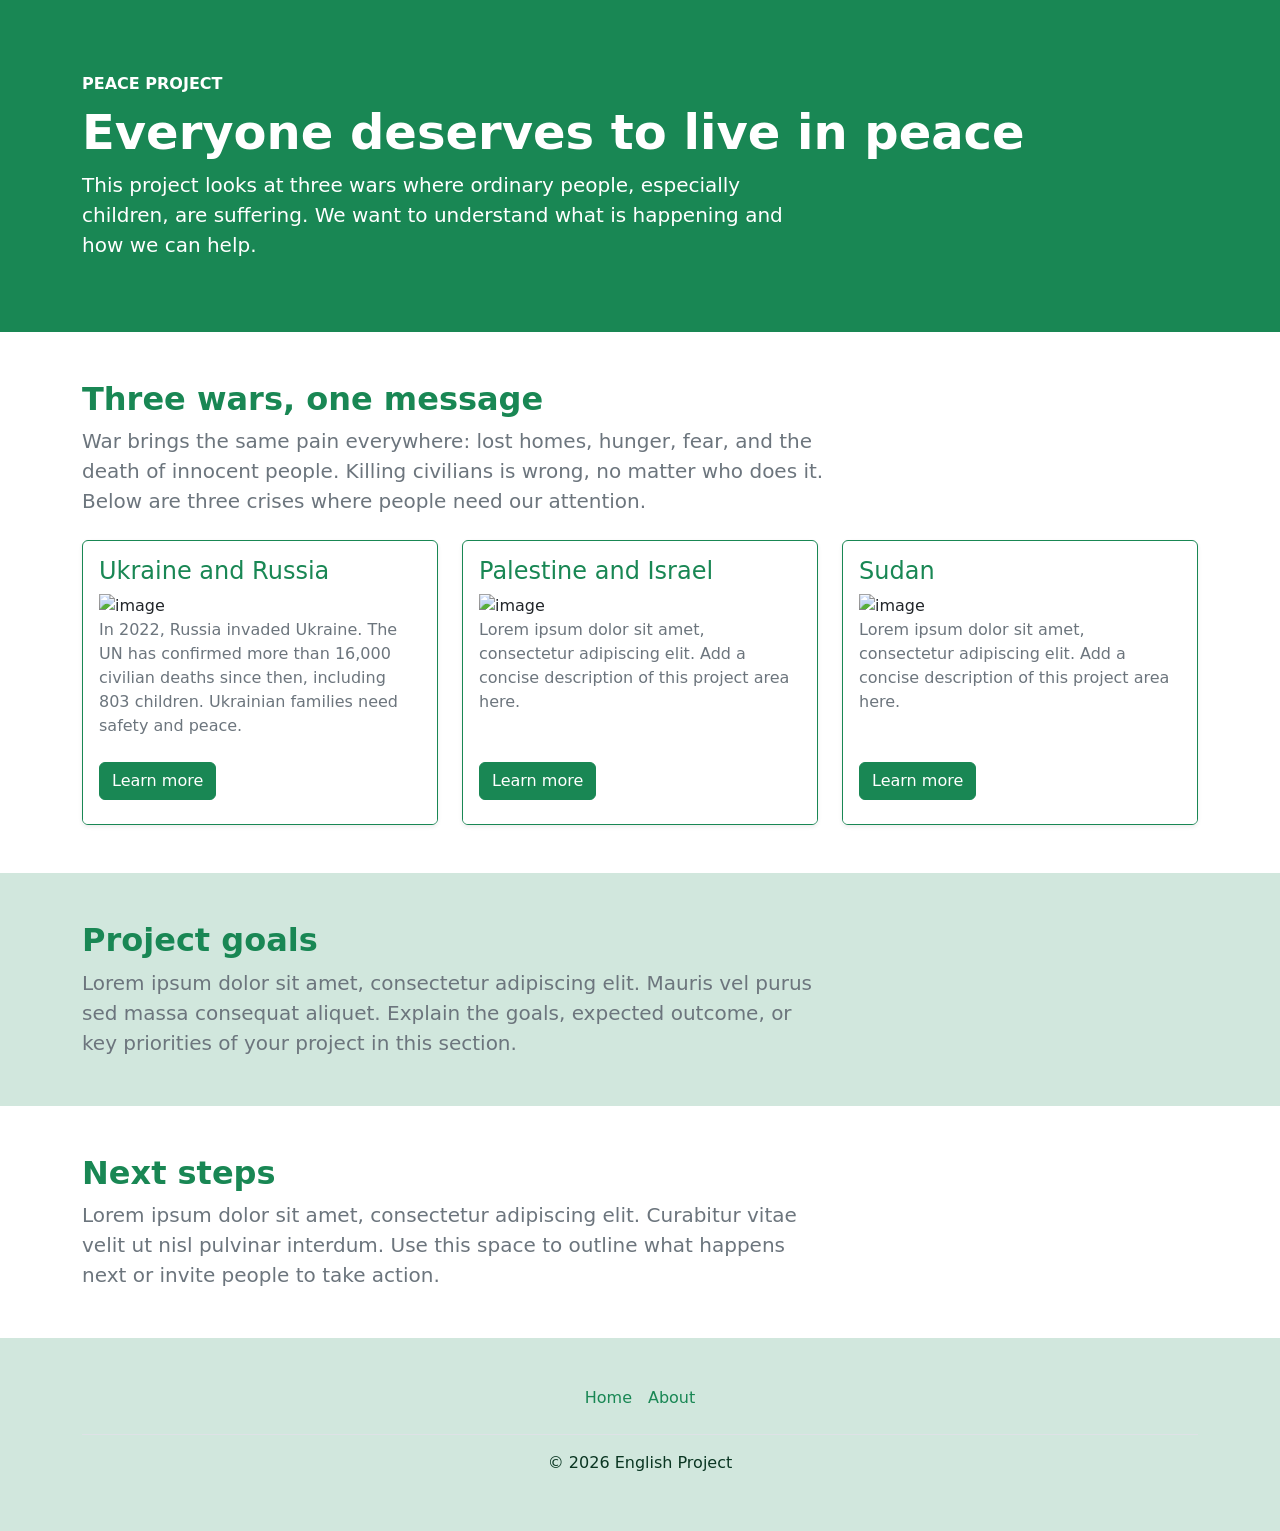
==== index.html @ be1f58de "Add files via upload" ====
<!doctype html>
<html lang="en">
<head>
  <meta charset="utf-8">
  <meta name="viewport" content="width=device-width, initial-scale=1">
  <title>Project Presentation</title>
  <link href="https://cdn.jsdelivr.net/npm/bootstrap@5.3.3/dist/css/bootstrap.min.css" rel="stylesheet" integrity="sha384-QWTKZyjpPEjISv5WaRU9OFeRpok6YctnYmDr5pNlyT2bRjXh0JMhjY6hW+ALEwIH" crossorigin="anonymous">
  <link rel="stylesheet" href="styling.css">
  <link rel="icon" type="image/png" href="peace.svg">
</head>
<body class="bg-success-subtle text-success-emphasis">

  
  <!-- <nav class="navbar navbar-expand-lg border border-dark"aria-label="Offcanvas navbar">
  <div class="container-fluid">

    <div class="offcanvas offcanvas-end" tabindex="-1" id="offcanvasNavbar"
         aria-labelledby="offcanvasNavbarLabel">

      <div class="offcanvas-body">
        <ul class="navbar-nav justify-content-end flex-grow-1 pe-3">
          <li class="nav-item"><a class="nav-link active" aria-current="page" href="#">Home</a></li>
          <li class="nav-item"><a class="nav-link" href="#">Link</a></li>


      </div>
    </div>
  </div>
</nav> -->


    <section class="bg-success text-white py-5">
      <div class="container py-4">
        <p class="text-uppercase fw-semibold mb-2">Peace Project</p>
        <h1 class="display-5 fw-bold">Everyone deserves to live in peace</h1>
        <p class="lead mb-0 col-lg-8">This project looks at three wars where ordinary people, especially children, are suffering. We want to understand what is happening and how we can help.
        </div>
    </section>
    <section class="py-5 bg-white">
      <div class="container">
        <h2 class="fw-bold text-success">Three wars, one message</h2>
        <p class="fs-5 text-secondary col-lg-8 mb-4">War brings the same pain everywhere: lost homes, hunger, fear, and the death of innocent people. Killing civilians is wrong, no matter who does it. Below are three crises where people need our attention.</p>
        <div class="row row-cols-1 row-cols-md-3 g-4">
          <div class="col"><article class="card h-100 border-success shadow-sm"><div class="card-body"><h3 class="card-title h4 text-success">Ukraine and Russia</h3><img class="card-image" src="images/ukraine_vs_russia.jfif" alt="image" width="50"><p class="card-text text-secondary">In 2022, Russia invaded Ukraine. The UN has confirmed more than 16,000 civilian deaths since then, including 803 children. Ukrainian families need safety and peace.</p></div><div class="card-footer bg-white border-0 pb-4"><a href="ukraine_vs_russia.html" class="btn btn-success">Learn more</a></div></article></div>
          <div class="col"><article class="card h-100 border-success shadow-sm"><div class="card-body"><h3 class="card-title h4 text-success">Palestine and Israel</h3><img class="card-image" src="images/palastine_vs_assholes.jfif" alt="image" width="50"><p class="card-text text-secondary">Lorem ipsum dolor sit amet, consectetur adipiscing elit. Add a concise description of this project area here.</p></div><div class="card-footer bg-white border-0 pb-4"><a href="palastine_vs_isreal.html" class="btn btn-success">Learn more</a></div></article></div>
          <div class="col"><article class="card h-100 border-success shadow-sm"><div class="card-body"><h3 class="card-title h4 text-success">Sudan</h3><img class="card-image" src="images/sudan_logo.png" alt="image" width="50"><p class="card-text text-secondary">Lorem ipsum dolor sit amet, consectetur adipiscing elit. Add a concise description of this project area here.</p></div><div class="card-footer bg-white border-0 pb-4"><a href="sudan.html" class="btn btn-success">Learn more</a></div></article></div>
        </div>
      </div>
    </section>
    <section class="py-5"><div class="container"><h2 class="fw-bold text-success">Project goals</h2><p class="fs-5 text-secondary col-lg-8 mb-0">Lorem ipsum dolor sit amet, consectetur adipiscing elit. Mauris vel purus sed massa consequat aliquet. Explain the goals, expected outcome, or key priorities of your project in this section.</p></div></section>
    <section class="py-5 bg-white"><div class="container"><h2 class="fw-bold text-success">Next steps</h2><p class="fs-5 text-secondary col-lg-8 mb-0">Lorem ipsum dolor sit amet, consectetur adipiscing elit. Curabitur vitae velit ut nisl pulvinar interdum. Use this space to outline what happens next or invite people to take action.</p></div></section>
  </main>
  
  <div class="container "><footer class="py-3 my-4"><ul class="nav justify-content-center border-bottom pb-3 mb-3"><li class="nav-item"><a href="index.html" class="nav-link px-2 fg-2 text-success">Home</a></li><li class="nav-item"><a href="about.html" class="nav-link px-2 fg-2 text-success">About</a></li></ul><p class="text-center fg-2">© 2026 English Project</p></footer></div>
  
  <script src="https://cdn.jsdelivr.net/npm/bootstrap@5.3.3/dist/js/bootstrap.bundle.min.js" integrity="sha384-YvpcrYf0tY3lHB60NNkmXc5s9fDVZLESaAA55NDzOxhy9GkcIdslK1eN7N6jIeHz" crossorigin="anonymous"></script>
</body>
</html>
---- styling.css ----
:root {
  /* Change these values to resize images or recolor the hero. */
  --project-image-height: 260px;
  --hero-background: var(--bs-success);
}

.project-hero {
  min-height: 380px;
  background: var(--hero-background);
}

.project-image {
  display: block;
  width: 100%;
  height: var(--project-image-height);
  object-fit: cover;
  border-radius: var(--bs-border-radius-lg);
}

.project-card {
  position: relative;
  transition: background-color .2s ease, transform .2s ease;
}

.project-card:hover,
.project-card:focus-within {
  background-color: var(--bs-success-bg-subtle);
  transform: translateY(-2px);
}

@media (max-width: 767.98px) {
  :root { --project-image-height: 220px; }
  .project-hero { min-height: 300px; }
}
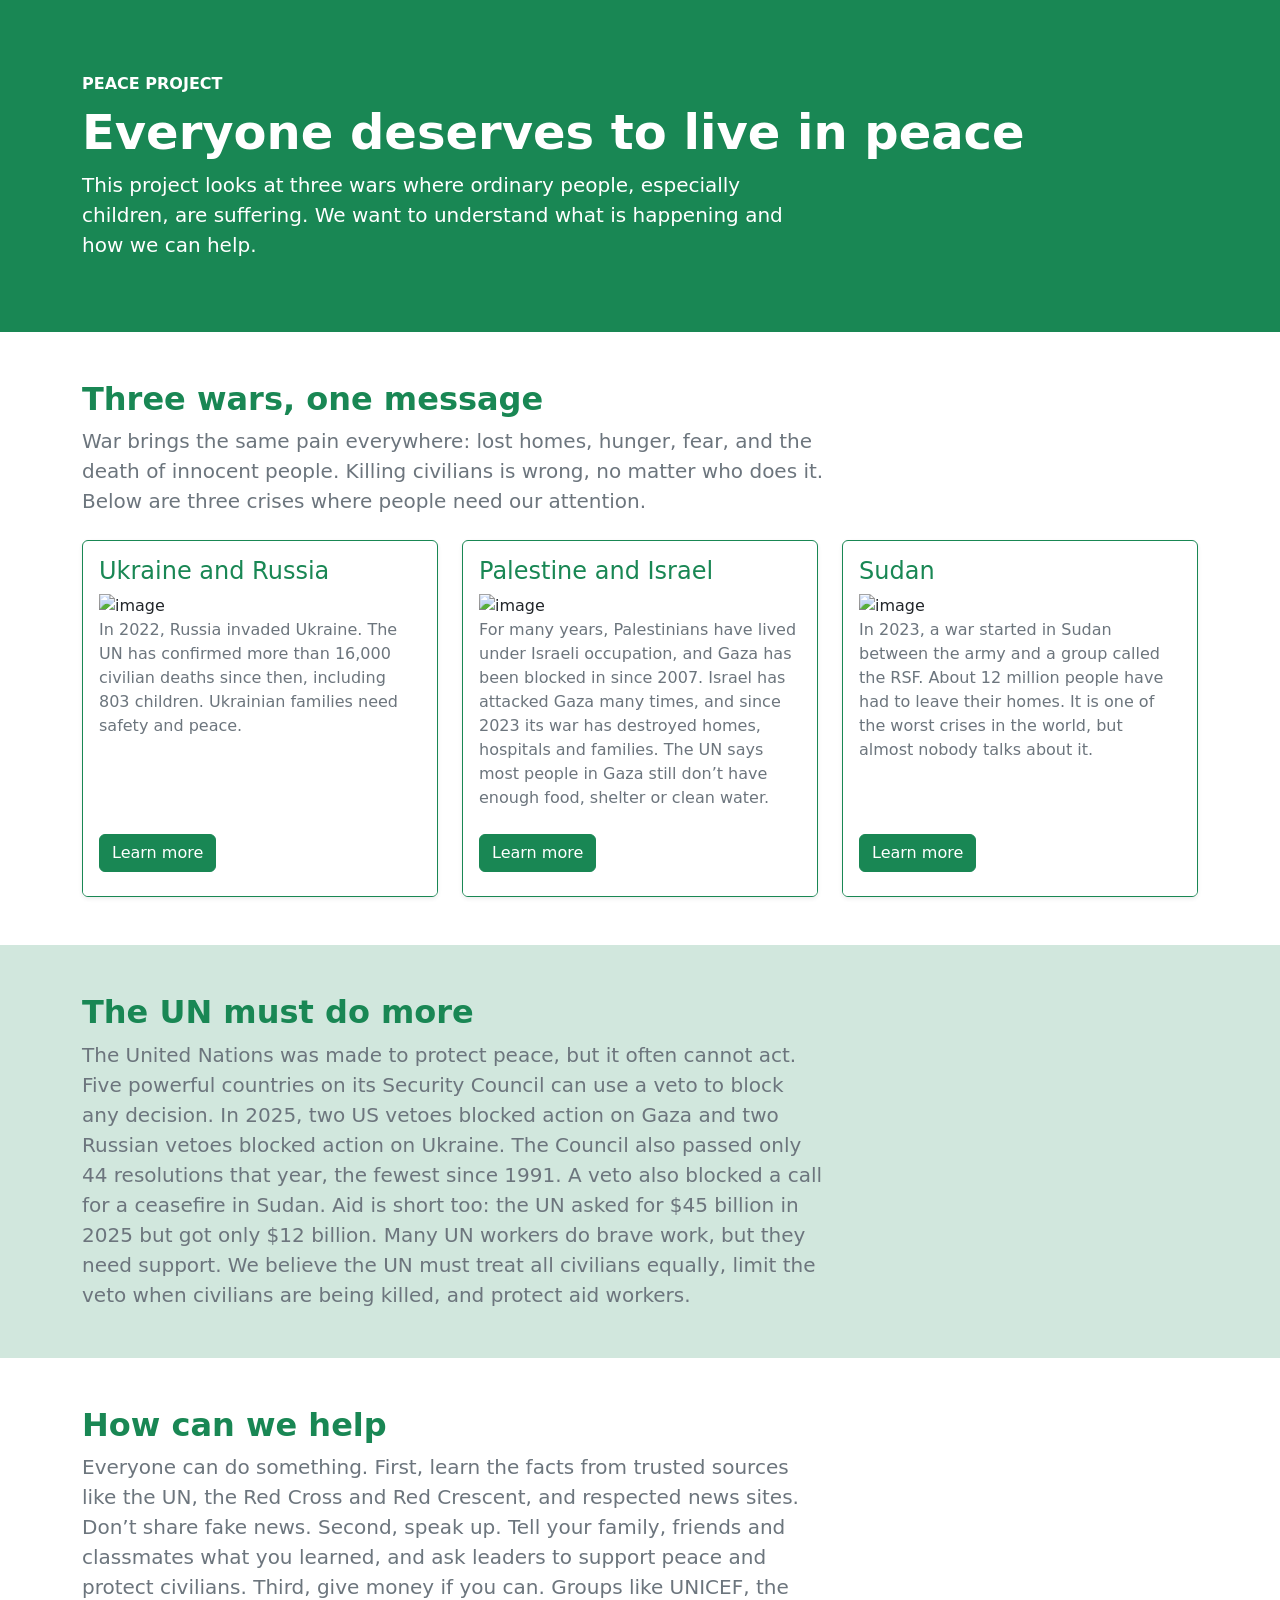
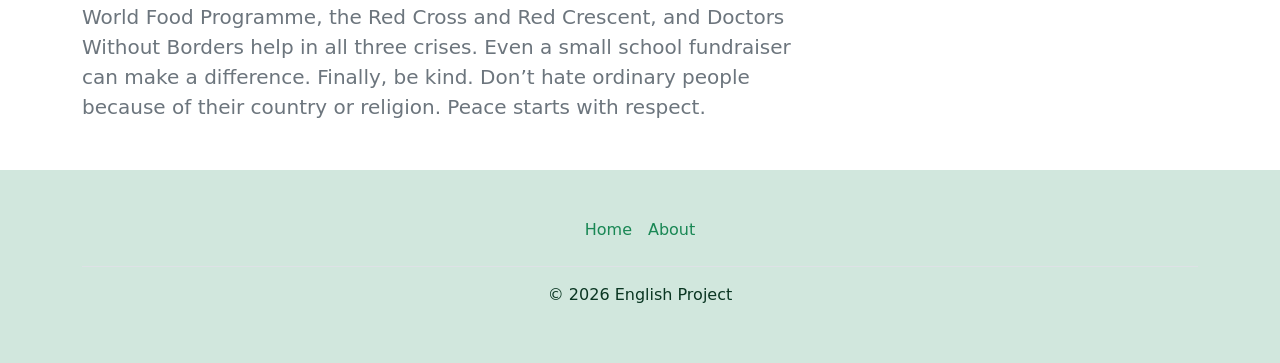
==== commit 56536057: "updated the leftover lorem ipsum Updated content for Palestine and Israel, Sudan sections, and added" ====
--- a/index.html
+++ b/index.html
@@ -42,17 +42,17 @@
         <p class="fs-5 text-secondary col-lg-8 mb-4">War brings the same pain everywhere: lost homes, hunger, fear, and the death of innocent people. Killing civilians is wrong, no matter who does it. Below are three crises where people need our attention.</p>
         <div class="row row-cols-1 row-cols-md-3 g-4">
           <div class="col"><article class="card h-100 border-success shadow-sm"><div class="card-body"><h3 class="card-title h4 text-success">Ukraine and Russia</h3><img class="card-image" src="images/ukraine_vs_russia.jfif" alt="image" width="50"><p class="card-text text-secondary">In 2022, Russia invaded Ukraine. The UN has confirmed more than 16,000 civilian deaths since then, including 803 children. Ukrainian families need safety and peace.</p></div><div class="card-footer bg-white border-0 pb-4"><a href="ukraine_vs_russia.html" class="btn btn-success">Learn more</a></div></article></div>
-          <div class="col"><article class="card h-100 border-success shadow-sm"><div class="card-body"><h3 class="card-title h4 text-success">Palestine and Israel</h3><img class="card-image" src="images/palastine_vs_assholes.jfif" alt="image" width="50"><p class="card-text text-secondary">Lorem ipsum dolor sit amet, consectetur adipiscing elit. Add a concise description of this project area here.</p></div><div class="card-footer bg-white border-0 pb-4"><a href="palastine_vs_isreal.html" class="btn btn-success">Learn more</a></div></article></div>
-          <div class="col"><article class="card h-100 border-success shadow-sm"><div class="card-body"><h3 class="card-title h4 text-success">Sudan</h3><img class="card-image" src="images/sudan_logo.png" alt="image" width="50"><p class="card-text text-secondary">Lorem ipsum dolor sit amet, consectetur adipiscing elit. Add a concise description of this project area here.</p></div><div class="card-footer bg-white border-0 pb-4"><a href="sudan.html" class="btn btn-success">Learn more</a></div></article></div>
+          <div class="col"><article class="card h-100 border-success shadow-sm"><div class="card-body"><h3 class="card-title h4 text-success">Palestine and Israel</h3><img class="card-image" src="images/palastine_vs_assholes.jfif" alt="image" width="50"><p class="card-text text-secondary">For many years, Palestinians have lived under Israeli occupation, and Gaza has been blocked in since 2007. Israel has attacked Gaza many times, and since 2023 its war has destroyed homes, hospitals and families. The UN says most people in Gaza still don’t have enough food, shelter or clean water.</p></div><div class="card-footer bg-white border-0 pb-4"><a href="palastine_vs_isreal.html" class="btn btn-success">Learn more</a></div></article></div>
+          <div class="col"><article class="card h-100 border-success shadow-sm"><div class="card-body"><h3 class="card-title h4 text-success">Sudan</h3><img class="card-image" src="images/sudan_logo.png" alt="image" width="50"><p class="card-text text-secondary">In 2023, a war started in Sudan between the army and a group called the RSF. About 12 million people have had to leave their homes. It is one of the worst crises in the world, but almost nobody talks about it.</p></div><div class="card-footer bg-white border-0 pb-4"><a href="sudan.html" class="btn btn-success">Learn more</a></div></article></div>
         </div>
       </div>
     </section>
-    <section class="py-5"><div class="container"><h2 class="fw-bold text-success">Project goals</h2><p class="fs-5 text-secondary col-lg-8 mb-0">Lorem ipsum dolor sit amet, consectetur adipiscing elit. Mauris vel purus sed massa consequat aliquet. Explain the goals, expected outcome, or key priorities of your project in this section.</p></div></section>
-    <section class="py-5 bg-white"><div class="container"><h2 class="fw-bold text-success">Next steps</h2><p class="fs-5 text-secondary col-lg-8 mb-0">Lorem ipsum dolor sit amet, consectetur adipiscing elit. Curabitur vitae velit ut nisl pulvinar interdum. Use this space to outline what happens next or invite people to take action.</p></div></section>
+    <section class="py-5"><div class="container"><h2 class="fw-bold text-success">The UN must do more</h2><p class="fs-5 text-secondary col-lg-8 mb-0">The United Nations was made to protect peace, but it often cannot act. Five powerful countries on its Security Council can use a veto to block any decision. In 2025, two US vetoes blocked action on Gaza and two Russian vetoes blocked action on Ukraine. The Council also passed only 44 resolutions that year, the fewest since 1991. A veto also blocked a call for a ceasefire in Sudan. Aid is short too: the UN asked for $45 billion in 2025 but got only $12 billion. Many UN workers do brave work, but they need support. We believe the UN must treat all civilians equally, limit the veto when civilians are being killed, and protect aid workers.</p></div></section>
+    <section class="py-5 bg-white"><div class="container"><h2 class="fw-bold text-success">How can we help</h2><p class="fs-5 text-secondary col-lg-8 mb-0">Everyone can do something. First, learn the facts from trusted sources like the UN, the Red Cross and Red Crescent, and respected news sites. Don’t share fake news. Second, speak up. Tell your family, friends and classmates what you learned, and ask leaders to support peace and protect civilians. Third, give money if you can. Groups like UNICEF, the World Food Programme, the Red Cross and Red Crescent, and Doctors Without Borders help in all three crises. Even a small school fundraiser can make a difference. Finally, be kind. Don’t hate ordinary people because of their country or religion. Peace starts with respect.</p></div></section>
   </main>
   
   <div class="container "><footer class="py-3 my-4"><ul class="nav justify-content-center border-bottom pb-3 mb-3"><li class="nav-item"><a href="index.html" class="nav-link px-2 fg-2 text-success">Home</a></li><li class="nav-item"><a href="about.html" class="nav-link px-2 fg-2 text-success">About</a></li></ul><p class="text-center fg-2">© 2026 English Project</p></footer></div>
   
   <script src="https://cdn.jsdelivr.net/npm/bootstrap@5.3.3/dist/js/bootstrap.bundle.min.js" integrity="sha384-YvpcrYf0tY3lHB60NNkmXc5s9fDVZLESaAA55NDzOxhy9GkcIdslK1eN7N6jIeHz" crossorigin="anonymous"></script>
 </body>
-</html>+</html>
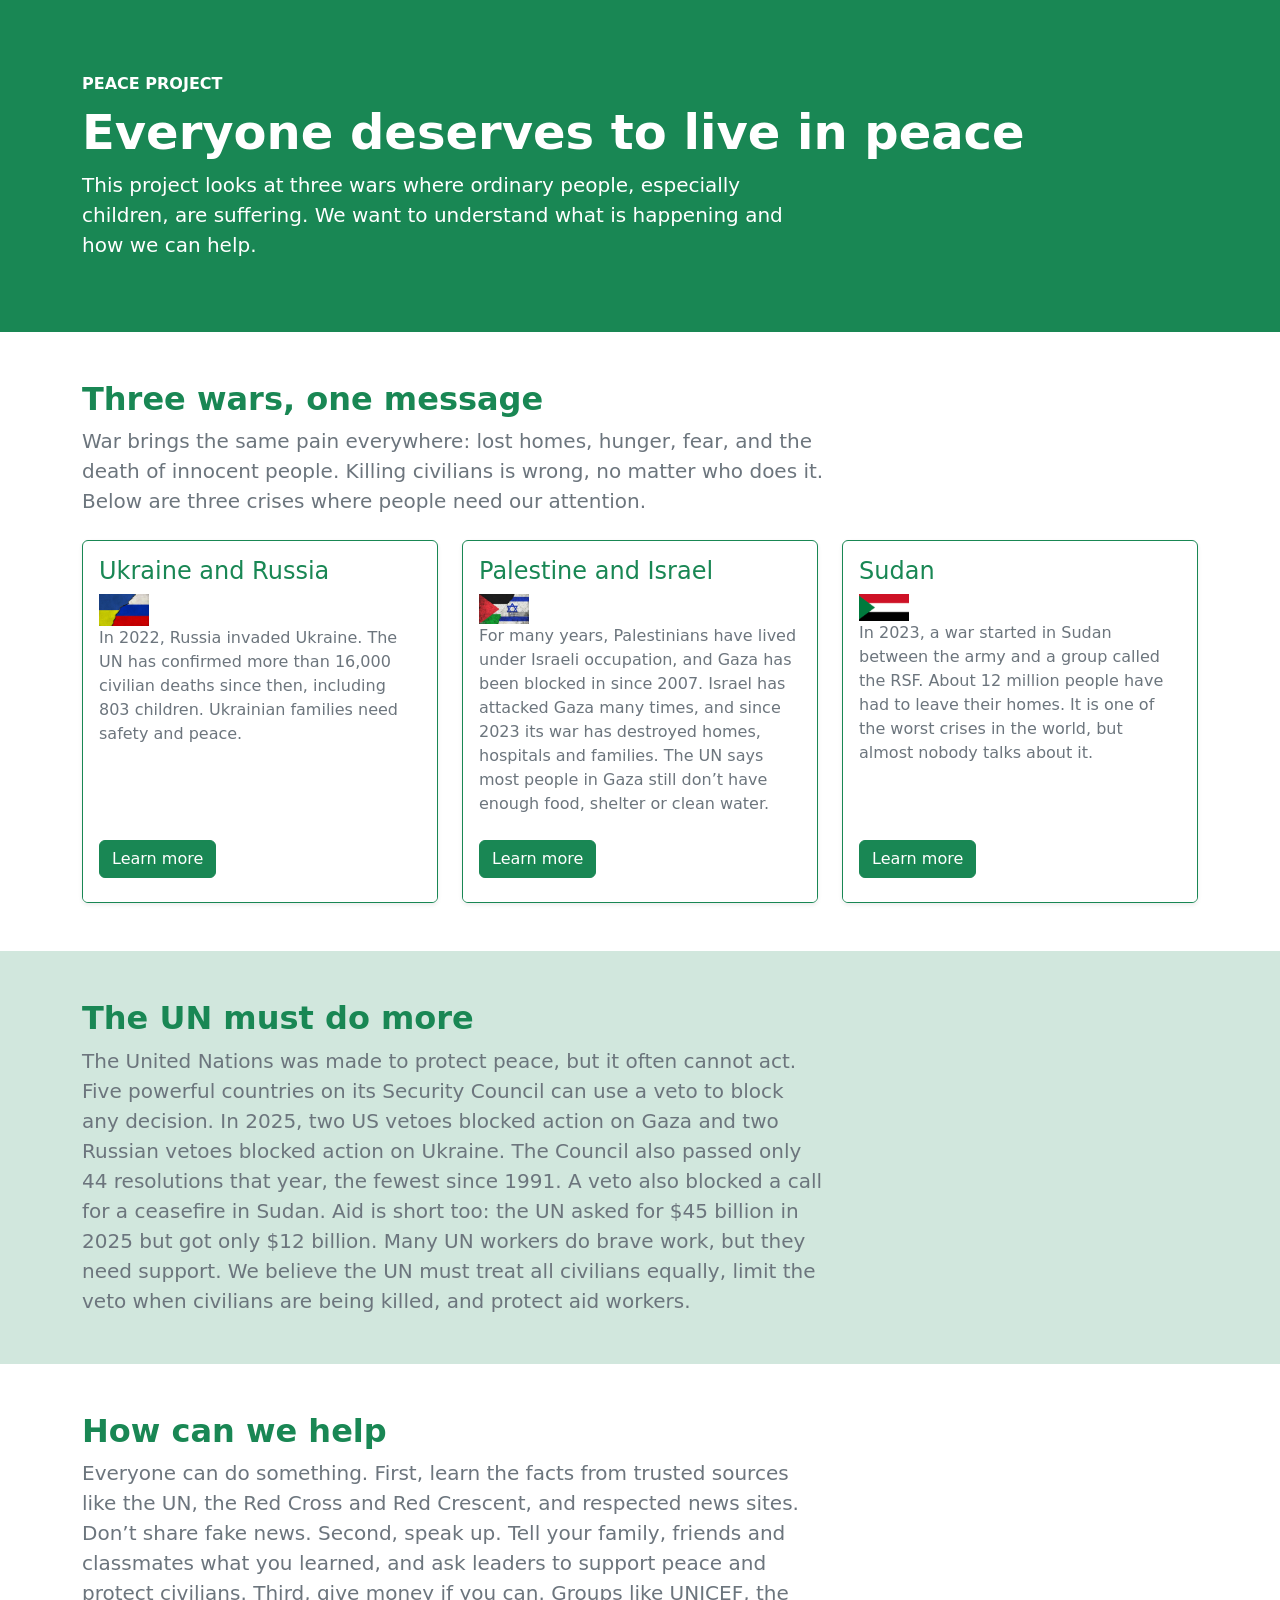
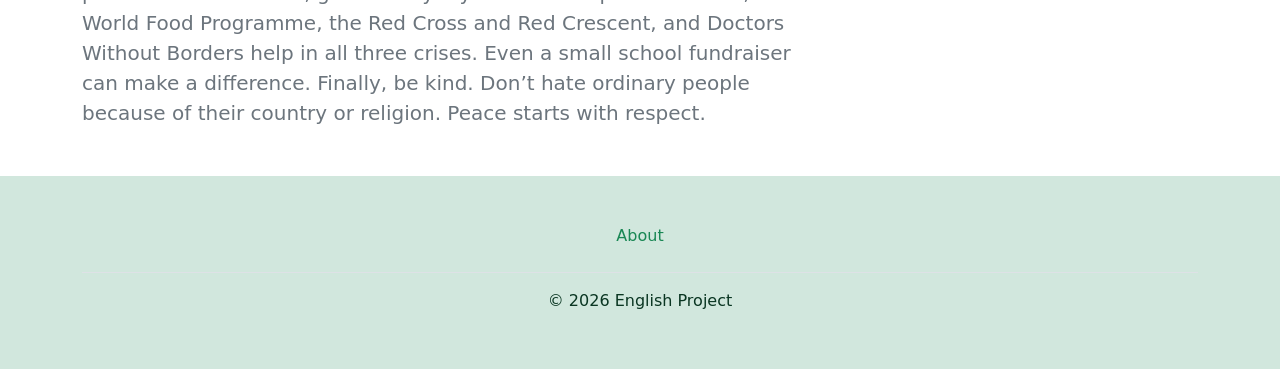
==== commit 5ac2cec6: "removing the 'home' link from the main page removing the 'home' link from the main page to only keep" ====
--- a/index.html
+++ b/index.html
@@ -51,7 +51,7 @@
     <section class="py-5 bg-white"><div class="container"><h2 class="fw-bold text-success">How can we help</h2><p class="fs-5 text-secondary col-lg-8 mb-0">Everyone can do something. First, learn the facts from trusted sources like the UN, the Red Cross and Red Crescent, and respected news sites. Don’t share fake news. Second, speak up. Tell your family, friends and classmates what you learned, and ask leaders to support peace and protect civilians. Third, give money if you can. Groups like UNICEF, the World Food Programme, the Red Cross and Red Crescent, and Doctors Without Borders help in all three crises. Even a small school fundraiser can make a difference. Finally, be kind. Don’t hate ordinary people because of their country or religion. Peace starts with respect.</p></div></section>
   </main>
   
-  <div class="container "><footer class="py-3 my-4"><ul class="nav justify-content-center border-bottom pb-3 mb-3"><li class="nav-item"><a href="index.html" class="nav-link px-2 fg-2 text-success">Home</a></li><li class="nav-item"><a href="about.html" class="nav-link px-2 fg-2 text-success">About</a></li></ul><p class="text-center fg-2">© 2026 English Project</p></footer></div>
+  <div class="container "><footer class="py-3 my-4"><ul class="nav justify-content-center border-bottom pb-3 mb-3"><li class="nav-item"><a href="about.html" class="nav-link px-2 fg-2 text-success">About</a></li></ul><p class="text-center fg-2">© 2026 English Project</p></footer></div>
   
   <script src="https://cdn.jsdelivr.net/npm/bootstrap@5.3.3/dist/js/bootstrap.bundle.min.js" integrity="sha384-YvpcrYf0tY3lHB60NNkmXc5s9fDVZLESaAA55NDzOxhy9GkcIdslK1eN7N6jIeHz" crossorigin="anonymous"></script>
 </body>
